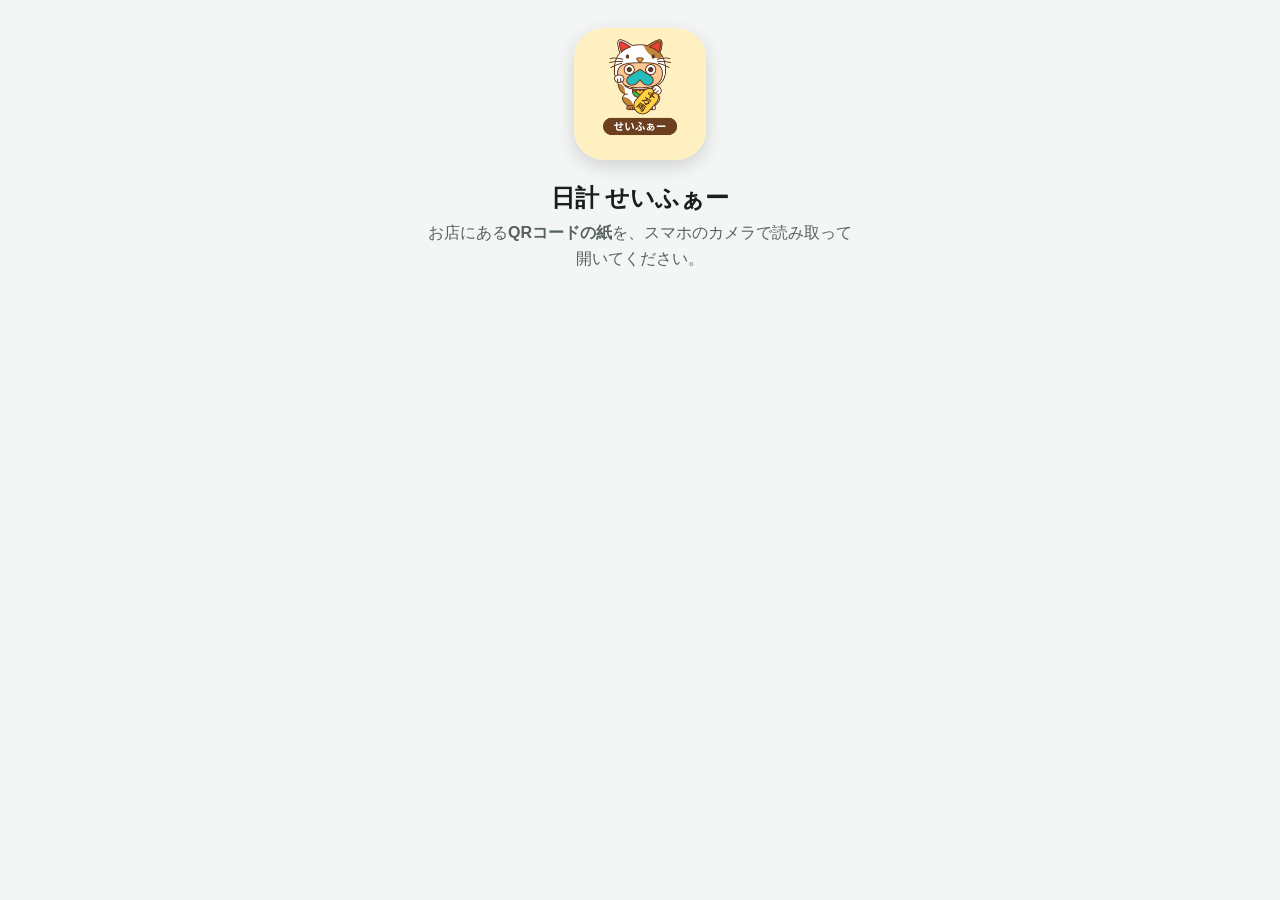
==== seifa/index.html @ 4734d0b7 "Add files via upload" ====
<!doctype html>
<html lang="ja">
<head>
<meta charset="utf-8">
<meta name="viewport" content="width=device-width, initial-scale=1, viewport-fit=cover">
<title>日計 せいふぁー</title>
<meta name="theme-color" content="#0f766e">
<link rel="manifest" href="manifest.webmanifest">
<link rel="icon" href="favicon.png">
<link rel="apple-touch-icon" href="apple-touch-icon.png">
<meta name="apple-mobile-web-app-capable" content="yes">
<meta name="apple-mobile-web-app-title" content="せいふぁー">
<meta name="apple-mobile-web-app-status-bar-style" content="default">
<link rel="stylesheet" href="../app.css">
</head>
<body>
<div class="wrap hide" id="setup">
  <img class="icon" src="icon-512.png" alt="せいふぁーのアイコン">
  <h1>日計 せいふぁー</h1>
  <p>ホーム画面にこのアイコンを置きます。<br>はじめに1回だけです。</p>

  <div id="android" class="hide">
    <button class="big" id="installBtn">ホーム画面に追加する</button>
    <p style="font-size:14px;margin-top:10px">確認が出たら「インストール」を押してください。</p>
    <ul class="steps hide" id="manual">
      <li><span class="n">1</span><span>画面右上の <b>「⋮」</b> を押す</span></li>
      <li><span class="n">2</span><span><b>「ホーム画面に追加」</b>を押す</span></li>
      <li><span class="n">3</span><span><b>「インストール」</b>を選んで <b>「インストール」</b></span></li>
    </ul>
  </div>

  <div id="ios" class="hide">
    <ul class="steps">
      <li><span class="n">1</span><span>画面の下にある <span class="share"><svg width="16" height="16" viewBox="0 0 24 24" fill="none" stroke="#0a63d6" stroke-width="2.4" stroke-linecap="round" stroke-linejoin="round"><path d="M12 3v12"/><path d="M8 7l4-4 4 4"/><path d="M6 11v9h12v-9"/></svg></span> を押す</span></li>
      <li><span class="n">2</span><span>メニューを下にずらして <b>「ホーム画面に追加」</b></span></li>
      <li><span class="n">3</span><span>右上の <b>「追加」</b> を押す</span></li>
    </ul>
    <p style="font-size:14px;margin-top:12px">※ <b>Safari</b>で開いてください（Chromeだと追加できないことがあります）</p>
  </div>

  <div id="done" class="ok hide">追加できました。<br>ホーム画面の「せいふぁー」アイコンから開いてください。</div>
  <button class="later" id="later">追加しないで、今すぐ使う</button>
  <div class="arrow hide" id="arrow" aria-hidden="true">↓</div>
</div>

<div class="wrap hide" id="noToken">
  <img class="icon" src="icon-512.png" alt="">
  <h1>日計 せいふぁー</h1>
  <p>お店にある<b>QRコードの紙</b>を、スマホのカメラで読み取って開いてください。</p>
</div>

<script>window.NIKKEI_STORE = { id: 'seifa', name: 'せいふぁー' };</script>
<script src="../config.js"></script>
<script src="../app.js"></script>
</body>
</html>
---- app.css ----
:root{--acc:#0f766e;--ink:#17201d;--sub:#56625d;--bg:#f4f6f5;--line:#dde3e0}
*{box-sizing:border-box;-webkit-tap-highlight-color:transparent}
html,body{margin:0;height:100%;background:var(--bg);color:var(--ink);font-family:-apple-system,"Hiragino Sans","Noto Sans JP",sans-serif}
#app{position:fixed;inset:0;width:100%;height:100%;border:0;background:#fff}
.wrap{max-width:460px;margin:0 auto;padding:28px 16px 40px;text-align:center}
.icon{width:132px;height:132px;border-radius:30px;box-shadow:0 6px 18px rgba(0,0,0,.15)}
h1{font-size:24px;margin:18px 0 6px}
p{font-size:16px;line-height:1.65;color:var(--sub);margin:6px 0}
.big{display:block;width:100%;min-height:68px;margin-top:22px;border:none;border-radius:16px;background:var(--acc);color:#fff;font-size:21px;font-weight:700;cursor:pointer}
.big:active{opacity:.85}
.steps{text-align:left;background:#fff;border:1px solid var(--line);border-radius:16px;padding:6px 16px;margin-top:20px}
.steps li{padding:12px 0;border-bottom:1px dashed var(--line);font-size:17px;line-height:1.55;list-style:none;display:flex;gap:10px;align-items:flex-start}
.steps li:last-child{border:none}
.n{flex:none;width:28px;height:28px;border-radius:50%;background:var(--acc);color:#fff;font-weight:700;display:flex;align-items:center;justify-content:center;font-size:15px}
.share{display:inline-flex;vertical-align:middle;width:26px;height:26px;border:2px solid #0a63d6;border-radius:6px;align-items:center;justify-content:center;margin:0 2px}
.later{display:block;margin:22px auto 0;background:none;border:none;color:var(--sub);font-size:15px;text-decoration:underline}
.ok{background:#e6f3f1;color:#0b5a54;border-radius:14px;padding:14px;margin-top:20px;font-size:17px;font-weight:700}
.arrow{position:fixed;left:50%;bottom:8px;transform:translateX(-50%);font-size:40px;color:#e8590c;animation:b 1s ease-in-out infinite}
@keyframes b{50%{transform:translate(-50%,-10px)}}
.hide{display:none!important}
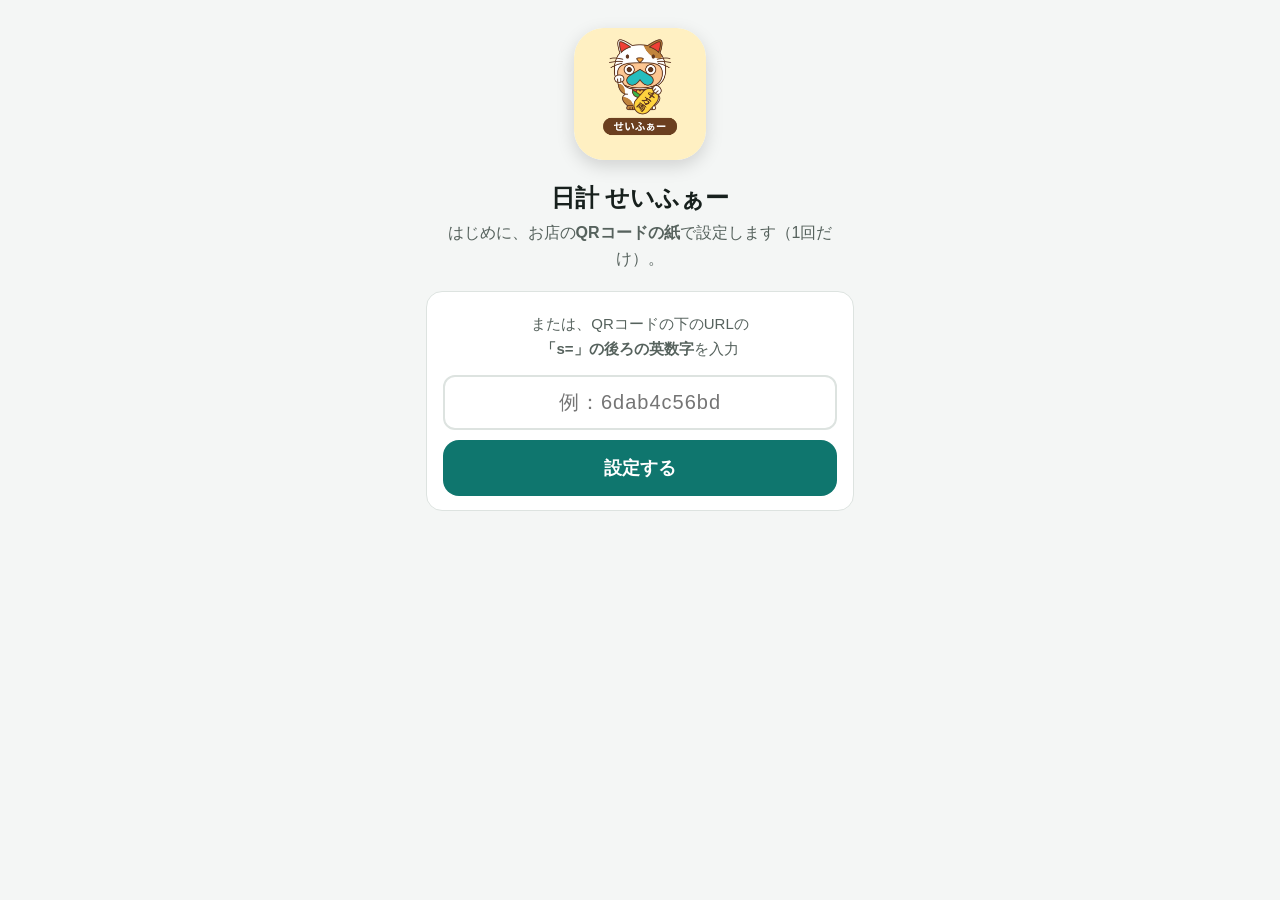
==== commit 97455ea8: "Add files via upload" ====
--- a/seifa/index.html
+++ b/seifa/index.html
@@ -46,7 +46,15 @@
 <div class="wrap hide" id="noToken">
   <img class="icon" src="icon-512.png" alt="">
   <h1>日計 せいふぁー</h1>
-  <p>お店にある<b>QRコードの紙</b>を、スマホのカメラで読み取って開いてください。</p>
+  <p>はじめに、お店の<b>QRコードの紙</b>で設定します（1回だけ）。</p>
+  <button class="big hide" id="scanBtn">QRコードの紙を撮影する</button>
+  <input type="file" accept="image/*" capture="environment" id="scanFile" class="hide">
+  <div class="keybox">
+    <p style="font-size:15px">または、QRコードの下のURLの<br><b>「s=」の後ろの英数字</b>を入力</p>
+    <input id="keyIn" autocomplete="off" autocapitalize="off" spellcheck="false" placeholder="例：6dab4c56bd">
+    <button class="big" id="keyBtn" style="margin-top:10px;min-height:56px;font-size:18px">設定する</button>
+  </div>
+  <p id="keyMsg" class="msg hide"></p>
 </div>
 
 <script>window.NIKKEI_STORE = { id: 'seifa', name: 'せいふぁー' };</script>
--- a/app.css
+++ b/app.css
@@ -18,3 +18,8 @@
 .arrow{position:fixed;left:50%;bottom:8px;transform:translateX(-50%);font-size:40px;color:#e8590c;animation:b 1s ease-in-out infinite}
 @keyframes b{50%{transform:translate(-50%,-10px)}}
 .hide{display:none!important}
+.keybox{background:#fff;border:1px solid var(--line);border-radius:16px;padding:14px 16px;margin-top:18px}
+.keybox input{width:100%;margin-top:8px;padding:14px;font-size:20px;border:2px solid var(--line);border-radius:12px;text-align:center;letter-spacing:.05em}
+.keybox input:focus{outline:none;border-color:var(--acc)}
+.msg{margin-top:14px;padding:12px;border-radius:12px;font-size:15px;background:#fdecea;color:#b42318}
+.msg.good{background:#e6f3f1;color:#0b5a54}
